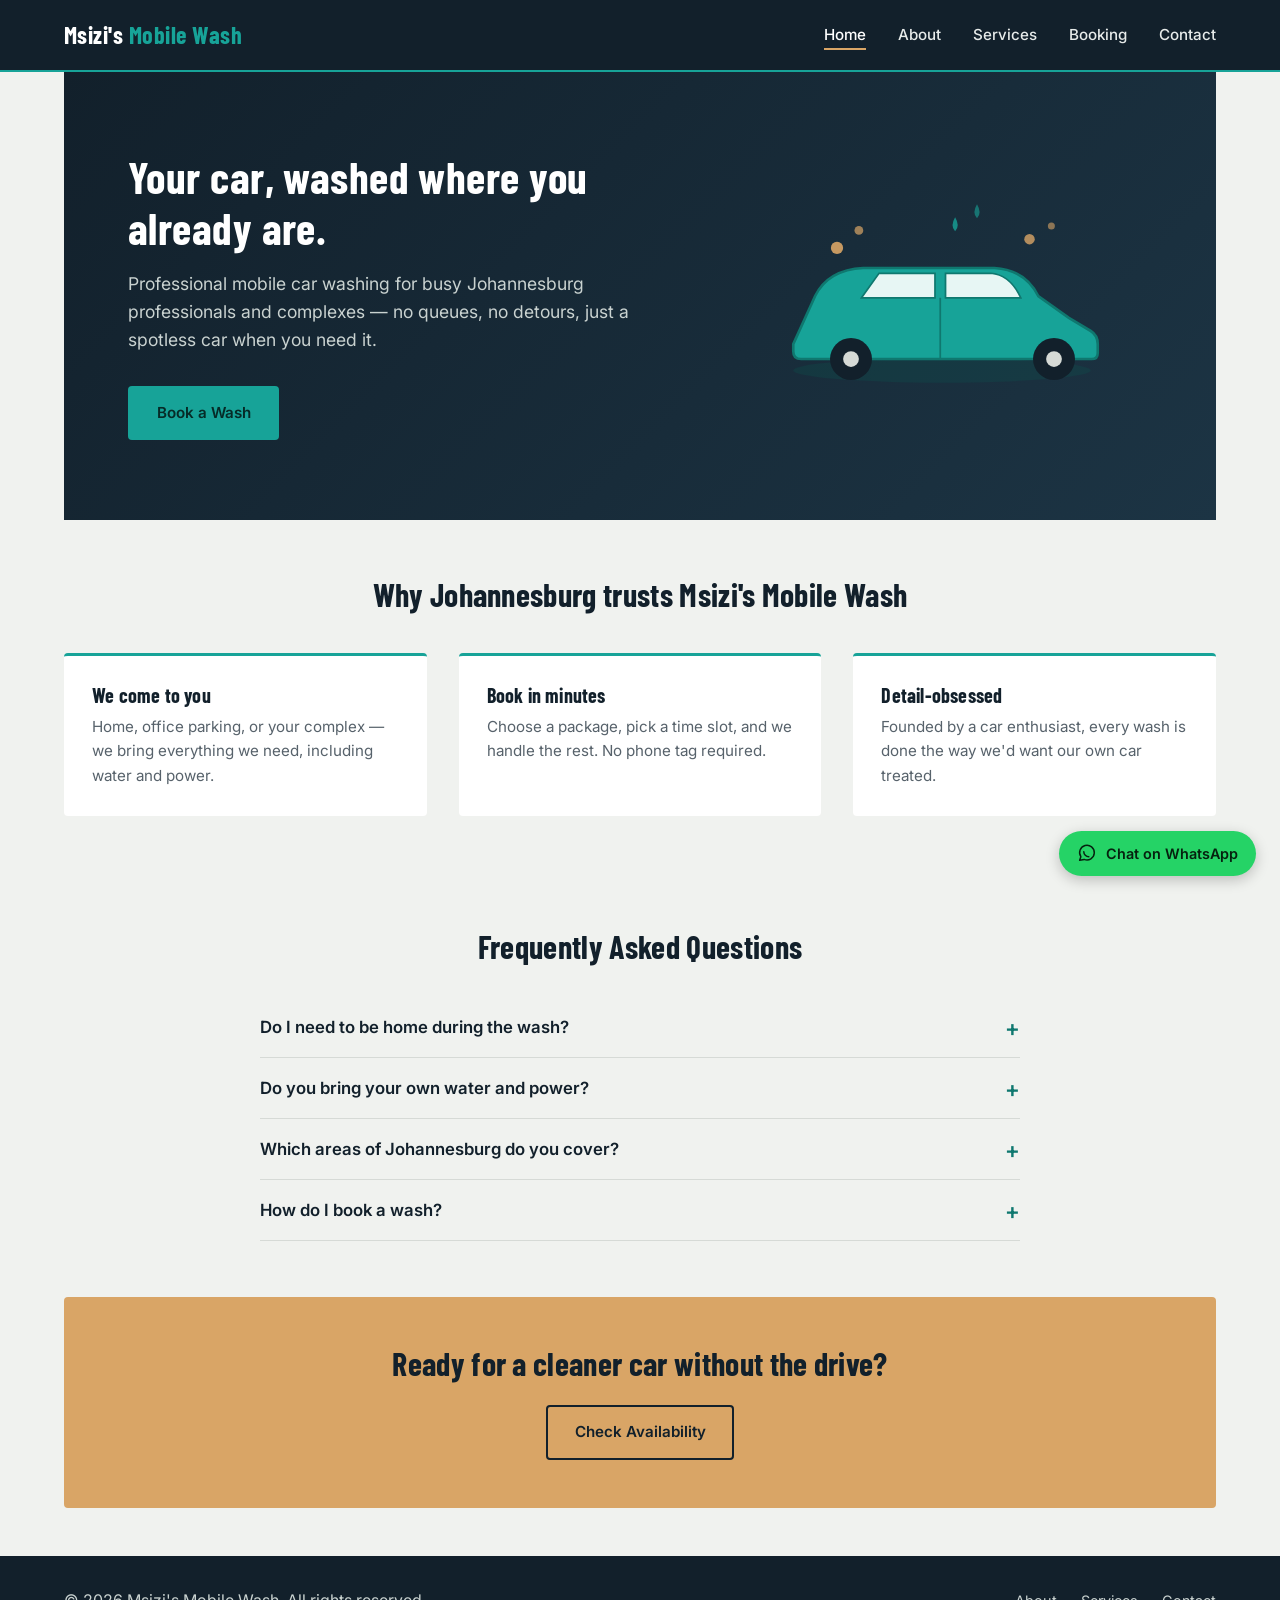
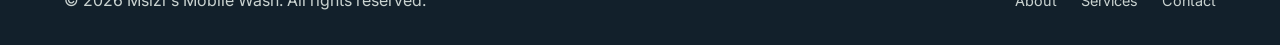
==== index.html @ 568ffbed "first commit" ====
<!DOCTYPE html>
<html lang="en">

<head>
  <meta charset="UTF-8">
  <meta name="viewport" content="width=device-width, initial-scale=1.0">
  <title>Msizi's Mobile Wash | Mobile Car Wash in Johannesburg</title>
  <meta name="description"
    content="Msizi's Mobile Wash brings premium car cleaning to your home, office, or complex anywhere in Johannesburg. Book your wash online today.">
  <link rel="canonical" href="https://www.msizismobilewash.co.za/index.html">

  <meta property="og:type" content="website">
  <meta property="og:title" content="Msizi's Mobile Wash | Mobile Car Wash in Johannesburg">
  <meta property="og:description"
    content="Premium car cleaning that comes to you — home, office, or complex, anywhere in Johannesburg.">
  <meta property="og:url" content="https://www.msizismobilewash.co.za/index.html">
  <meta property="og:image" content="https://www.msizismobilewash.co.za/images/hero-illustration.svg">
  <meta name="twitter:card" content="summary_large_image">

  <script type="application/ld+json">
  {
    "@context": "https://schema.org",
    "@type": "AutoWash",
    "name": "Msizi's Mobile Wash",
    "image": "https://www.msizismobilewash.co.za/images/hero-illustration.svg",
    "description": "Mobile car wash service bringing premium vehicle cleaning to homes, offices, and complexes across Johannesburg.",
    "areaServed": {
      "@type": "City",
      "name": "Johannesburg"
    },
    "address": {
      "@type": "PostalAddress",
      "addressLocality": "Johannesburg",
      "addressRegion": "Gauteng",
      "addressCountry": "ZA"
    },
    "telephone": "+27731234567",
    "priceRange": "R150 - R550",
    "openingHours": "Mo-Sa 07:00-18:00"
  }
  </script>

  <link rel="stylesheet" href="css/style.css">
</head>

<body>
  <header>
    <div class="logo">Msizi's <span>Mobile Wash</span></div>
    <nav>
      <button class="nav-toggle" id="navToggle" aria-label="Toggle navigation" aria-expanded="false">&#9776;</button>
      <ul id="navMenu">
        <li><a href="index.html" class="active">Home</a></li>
        <li><a href="about.html">About</a></li>
        <li><a href="services.html">Services</a></li>
        <li><a href="booking.html">Booking</a></li>
        <li><a href="contact.html">Contact</a></li>
      </ul>
    </nav>
  </header>

  <main>
    <section class="hero">
      <div class="hero-content">
        <h1>Your car, washed where you already are.</h1>
        <p>Professional mobile car washing for busy Johannesburg professionals and complexes — no queues, no detours,
          just a spotless car when you need it.</p>
        <a href="booking.html" class="btn-primary">Book a Wash</a>
      </div>
      <img src="images/hero-illustration.svg"
        alt="Illustration of a car being washed with water droplets and suds around it" width="480" height="300"
        class="hero-image" loading="lazy">
    </section>

    <section class="highlights">
      <h2>Why Johannesburg trusts Msizi's Mobile Wash</h2>
      <div class="highlight-grid">
        <div class="highlight-card">
          <h3>We come to you</h3>
          <p>Home, office parking, or your complex — we bring everything we need, including water and power.</p>
        </div>
        <div class="highlight-card">
          <h3>Book in minutes</h3>
          <p>Choose a package, pick a time slot, and we handle the rest. No phone tag required.</p>
        </div>
        <div class="highlight-card">
          <h3>Detail-obsessed</h3>
          <p>Founded by a car enthusiast, every wash is done the way we'd want our own car treated.</p>
        </div>
      </div>
    </section>

    <section class="faq">
      <h2>Frequently Asked Questions</h2>

      <div class="faq-item">
        <button class="faq-question" aria-expanded="false">Do I need to be home during the wash?</button>
        <div class="faq-answer">
          <p>No — as long as we can access your vehicle and there's space to work, you're welcome to carry on with your
            day. Just leave your keys arranged with security or reception if you won't be there.</p>
        </div>
      </div>

      <div class="faq-item">
        <button class="faq-question" aria-expanded="false">Do you bring your own water and power?</button>
        <div class="faq-answer">
          <p>Yes, our team arrives fully equipped with water and power for every wash, so you don't need to supply
            anything.</p>
        </div>
      </div>

      <div class="faq-item">
        <button class="faq-question" aria-expanded="false">Which areas of Johannesburg do you cover?</button>
        <div class="faq-answer">
          <p>We currently service Sandton and Rosebank, with more areas being added regularly. Check our <a
              href="contact.html">Contact page</a> for the latest coverage.</p>
        </div>
      </div>

      <div class="faq-item">
        <button class="faq-question" aria-expanded="false">How do I book a wash?</button>
        <div class="faq-answer">
          <p>Head to our <a href="booking.html">Booking page</a>, choose a package, and pick a date and time that works
            for you. We'll confirm your appointment shortly after.</p>
        </div>
      </div>
    </section>

    <section class="cta-band">
      <h2>Ready for a cleaner car without the drive?</h2>
      <a href="booking.html" class="btn-secondary">Check Availability</a>
    </section>
  </main>

  <footer>
    <div class="footer-content">
      <p>&copy; 2026 Msizi's Mobile Wash. All rights reserved.</p>
      <ul class="footer-links">
        <li><a href="about.html">About</a></li>
        <li><a href="services.html">Services</a></li>
        <li><a href="contact.html">Contact</a></li>
      </ul>
    </div>
  </footer>

  <a href="https://wa.me/27731234567?text=Hi%20Msizi%27s%20Mobile%20Wash%2C%20I%27d%20like%20to%20find%20out%20more%20about%20your%20car%20wash%20services."
    class="whatsapp-float" target="_blank" rel="noopener" aria-label="Chat with us on WhatsApp">
    <svg viewBox="0 0 24 24" width="22" height="22" fill="none" aria-hidden="true">
      <path d="M4 20l1.3-4A8 8 0 1 1 9 19l-5 1z" stroke="currentColor" stroke-width="1.6" stroke-linejoin="round" />
      <path d="M8.5 10.5c0 3 2.5 5.5 5.5 5.5" stroke="currentColor" stroke-width="1.6" stroke-linecap="round" />
    </svg>
    <span>Chat on WhatsApp</span>
  </a>

  <script src="js/script.js"></script>
</body>

</html>
---- css/style.css ----
/* ==========================================================================
   Msizi's Mobile Wash — Stylesheet (Part 2: CSS Styling & Responsive Design)
   ========================================================================== */

@import url('https://fonts.googleapis.com/css2?family=Barlow+Condensed:wght@600;700&family=Inter:wght@400;500;600&display=swap');

/* ---------- Reset ---------- */
*,
*::before,
*::after {
  box-sizing: border-box;
  margin: 0;
  padding: 0;
}

img {
  max-width: 100%;
  display: block;
}

/* ---------- Base tokens ---------- */
:root {
  --color-navy: #12202B;
  --color-steel: #4A5560;
  --color-teal: #17A398;
  --color-teal-dark: #0F786F;
  --color-sand: #D9A566;
  --color-bg: #F0F2EF;
  --color-surface: #FFFFFF;
  --color-border: #D6DAD6;
  --color-text: #1B2730;
  --color-text-muted: #57626B;

  --font-heading: 'Barlow Condensed', 'Arial Narrow', sans-serif;
  --font-body: 'Inter', Arial, sans-serif;

  --max-width: 1180px;
  --radius: 4px;
}

/* ---------- Base style ---------- */
html {
  scroll-behavior: smooth;
}

body {
  font-family: var(--font-body);
  font-size: 1rem;
  line-height: 1.6;
  color: var(--color-text);
  background-color: var(--color-bg);
}

h1,
h2,
h3 {
  font-family: var(--font-heading);
  font-weight: 700;
  letter-spacing: 0.01em;
  line-height: 1.15;
  color: var(--color-navy);
}

h1 {
  font-size: 2.75rem;
}

h2 {
  font-size: 2rem;
  margin-bottom: 1rem;
}

h3 {
  font-size: 1.25rem;
  margin-bottom: 0.5rem;
}

p {
  max-width: 65ch;
}

a {
  color: var(--color-teal-dark);
  text-decoration: none;
}

a:hover,
a:focus {
  text-decoration: underline;
}

/* ---------- Layout helpers ---------- */
header,
main,
footer {
  padding-left: 5vw;
  padding-right: 5vw;
}

section {
  max-width: var(--max-width);
  margin: 0 auto;
  padding: 3.5rem 0;
}

/* ---------- Header & Navigation ---------- */
header {
  display: flex;
  align-items: center;
  justify-content: space-between;
  background-color: var(--color-navy);
  color: #fff;
  padding-top: 1rem;
  padding-bottom: 1rem;
  position: sticky;
  top: 0;
  z-index: 10;
  border-bottom: 2px solid var(--color-teal);
}

.logo {
  font-family: var(--font-heading);
  font-size: 1.5rem;
  font-weight: 700;
  color: #fff;
  letter-spacing: 0.02em;
}

.logo span {
  color: var(--color-teal);
}

nav ul {
  list-style: none;
  display: flex;
  gap: 2rem;
}

nav li+li {
  margin-left: 2rem;
}

nav ul {
  gap: 0;
}

@supports (gap: 2rem) {
  nav ul {
    gap: 2rem;
  }

  nav li+li {
    margin-left: 0;
  }
}

nav a {
  color: #E7EBEA;
  font-weight: 500;
  font-size: 0.95rem;
  padding-bottom: 0.25rem;
  border-bottom: 2px solid transparent;
}

nav a:hover,
nav a:focus {
  color: #fff;
  text-decoration: none;
  border-bottom-color: var(--color-teal);
}

nav a.active {
  color: #fff;
  border-bottom-color: var(--color-sand);
}

.nav-toggle {
  display: none;
  background: none;
  border: none;
  color: #fff;
  font-size: 1.5rem;
  cursor: pointer;
}

/* ---------- Buttons ---------- */
.btn-primary,
.btn-secondary {
  display: inline-block;
  font-family: var(--font-body);
  font-weight: 600;
  font-size: 0.95rem;
  padding: 0.85em 1.75em;
  border-radius: var(--radius);
  border: 2px solid transparent;
  cursor: pointer;
  transition: background-color 0.15s ease, color 0.15s ease, border-color 0.15s ease;
}

.btn-primary {
  background-color: var(--color-teal);
  color: #062B27;
}

.btn-primary:hover,
.btn-primary:focus {
  background-color: var(--color-teal-dark);
  color: #fff;
  text-decoration: none;
}

.btn-primary:active {
  background-color: #0B5951;
}

.btn-secondary {
  background-color: transparent;
  color: var(--color-navy);
  border-color: var(--color-navy);
}

.btn-secondary:hover,
.btn-secondary:focus {
  background-color: var(--color-navy);
  color: #fff;
  text-decoration: none;
}

/* ---------- Hero ---------- */
.hero {
  background-color: var(--color-navy);
  background-image: linear-gradient(135deg, #12202B 0%, #1C3444 100%);
  color: #fff;
  padding: 0;
  display: flex;
  align-items: center;
  justify-content: space-between;
  flex-wrap: wrap;
  gap: 2rem;
}

.hero-content {
  margin: 0;
  padding: 5rem 5vw 5rem 5vw;
  max-width: 640px;
  flex: 1 1 360px;
}

.hero-image {
  flex: 1 1 320px;
  max-width: 420px;
  margin: 0 5vw 0 0;
}

.hero-content h1 {
  color: #fff;
  margin-bottom: 1rem;
}

.hero-content p {
  color: #C9D2D0;
  font-size: 1.1rem;
  margin-bottom: 2rem;
}

/* ---------- Highlights (3-column grid) ---------- */
.highlights h2 {
  text-align: center;
}

.highlight-grid {
  display: grid;
  grid-template-columns: repeat(3, 1fr);
  gap: 2rem;
  margin-top: 2.5rem;
}

.highlight-card {
  background-color: var(--color-surface);
  border-top: 3px solid var(--color-teal);
  padding: 1.75rem;
  border-radius: var(--radius);
}

.highlight-card h3 {
  color: var(--color-navy);
}

.highlight-card p {
  color: var(--color-text-muted);
  font-size: 0.95rem;
}

/* ---------- CTA band ---------- */
.cta-band {
  background-color: var(--color-sand);
  text-align: center;
  border-radius: var(--radius);
  padding: 3rem 2rem;
}

.cta-band h2 {
  margin-bottom: 1.5rem;
}

/* ---------- FAQ accordion ---------- */
.faq {
  max-width: 760px;
  margin-left: auto;
  margin-right: auto;
}

.faq h2 {
  text-align: center;
  margin-bottom: 2rem;
}

.faq-item {
  border-bottom: 1px solid var(--color-border);
}

.faq-question {
  width: 100%;
  text-align: left;
  background: none;
  border: none;
  font-family: var(--font-body);
  font-weight: 600;
  font-size: 1.05rem;
  color: var(--color-navy);
  padding: 1.25rem 2rem 1.25rem 0;
  position: relative;
  cursor: pointer;
}

.faq-question::after {
  content: "+";
  position: absolute;
  right: 0;
  top: 1.1rem;
  font-size: 1.4rem;
  color: var(--color-teal-dark);
  transition: transform 0.2s ease;
}

.faq-item.open .faq-question::after {
  transform: rotate(45deg);
}

.faq-answer {
  max-height: 0;
  overflow: hidden;
  transition: max-height 0.25s ease;
}

.faq-answer p {
  color: var(--color-text-muted);
  padding-bottom: 1.25rem;
}

/* ---------- Page intro (About / Services / Booking / Contact) ---------- */
.page-intro {
  text-align: left;
  border-bottom: 1px solid var(--color-border);
  padding-bottom: 2rem;
}

.page-intro p {
  color: var(--color-text-muted);
  font-size: 1.1rem;
}

/* ---------- Content blocks (About) ---------- */
.content-block {
  padding: 2rem 0;
  border-bottom: 1px solid var(--color-border);
}

.content-block:last-of-type {
  border-bottom: none;
}

.team-grid {
  display: grid;
  grid-template-columns: repeat(2, 1fr);
  gap: 1.5rem;
  margin-top: 1.5rem;
}

.team-member {
  background-color: var(--color-surface);
  border: 1px solid var(--color-border);
  border-radius: var(--radius);
  padding: 1.25rem;
}

/* ---------- Services ---------- */
.services-list {
  display: grid;
  grid-template-columns: repeat(3, 1fr);
  gap: 1.75rem;
}

.service-card {
  background-color: var(--color-surface);
  border: 1px solid var(--color-border);
  border-top: 4px solid var(--color-teal);
  border-radius: var(--radius);
  padding: 1.75rem;
}

.service-card .price {
  font-family: var(--font-heading);
  font-size: 2rem;
  color: var(--color-teal-dark);
  font-weight: 700;
  margin-bottom: 0.75rem;
}

.service-card ul {
  margin-top: 1rem;
  padding-left: 1.1rem;
  color: var(--color-text-muted);
}

.service-card li {
  margin-bottom: 0.35rem;
}

/* ---------- Forms (Booking / Contact) ---------- */
.form-section {
  max-width: 640px;
}

form {
  display: flex;
  flex-direction: column;
  gap: 1.25rem;
  margin-top: 1.5rem;
}

.form-row {
  display: flex;
  flex-direction: column;
  gap: 0.4rem;
}

label {
  font-weight: 600;
  font-size: 0.9rem;
  color: var(--color-navy);
}

input,
select,
textarea {
  font-family: var(--font-body);
  font-size: 1rem;
  padding: 0.65em 0.85em;
  border: 1px solid var(--color-border);
  border-radius: var(--radius);
  background-color: var(--color-surface);
  color: var(--color-text);
}

input:focus,
select:focus,
textarea:focus {
  outline: none;
  border-color: var(--color-teal);
  box-shadow: 0 0 0 3px rgba(23, 163, 152, 0.18);
}

/* Error state is toggled by JavaScript (Part 3) after a field has been
   interacted with — not by :invalid directly, which would flag empty
   required fields as errors before the user has had a chance to fill
   them in. */
.field-error {
  border-color: #C0392B !important;
}

.field-error-message {
  color: #C0392B;
  font-size: 0.85rem;
}

/* ---------- WhatsApp booking ---------- */
.whatsapp-float {
  position: fixed;
  bottom: 1.5rem;
  right: 1.5rem;
  display: flex;
  align-items: center;
  gap: 0.5rem;
  background-color: #25D366;
  color: #06210F;
  font-weight: 600;
  font-size: 0.9rem;
  padding: 0.7rem 1.1rem;
  border-radius: 999px;
  box-shadow: 0 4px 14px rgba(0, 0, 0, 0.22);
  z-index: 20;
  text-decoration: none;
}

.whatsapp-float:hover,
.whatsapp-float:focus {
  background-color: #1FBF5C;
  text-decoration: none;
}

.btn-whatsapp {
  display: inline-block;
  font-family: var(--font-body);
  font-weight: 600;
  font-size: 0.95rem;
  padding: 0.85em 1.75em;
  border-radius: var(--radius);
  border: 2px solid #25D366;
  background-color: #25D366;
  color: #06210F;
  cursor: pointer;
}

.btn-whatsapp:hover,
.btn-whatsapp:focus {
  background-color: #1FBF5C;
  border-color: #1FBF5C;
}

button[type="submit"] {
  align-self: flex-start;
}

.form-actions {
  display: flex;
  flex-wrap: wrap;
  align-items: center;
  gap: 0.75rem;
}

.form-actions button[type="submit"] {
  align-self: auto;
}

.form-status {
  font-size: 0.9rem;
  color: var(--color-teal-dark);
  min-height: 1.2em;
}

.btn-whatsapp {
  display: inline-flex;
  align-items: center;
  gap: 0.6rem;
  font-family: var(--font-body);
  font-weight: 600;
  font-size: 0.95rem;
  padding: 0.75em 1.5em;
  border-radius: var(--radius);
  border: 2px solid #25D366;
  background-color: #fff;
  color: #128C4A;
  cursor: pointer;
  transition: background-color 0.15s ease, color 0.15s ease;
}

.btn-whatsapp:hover,
.btn-whatsapp:focus {
  background-color: #25D366;
  color: #073B22;
}

.btn-whatsapp svg {
  flex-shrink: 0;
}

/* ---------- Contact page specifics ---------- */
.contact-details {
  padding-top: 2.5rem;
}

.service-areas {
  padding-top: 1rem;
}

.service-areas h2 {
  text-align: left;
}

.map-grid {
  display: grid;
  grid-template-columns: repeat(2, 1fr);
  gap: 1.5rem;
  margin-top: 1.5rem;
}

.map-card {
  border: 1px solid var(--color-border);
  border-radius: var(--radius);
  overflow: hidden;
}

.map-embed {
  background-color: #DCE2DF;
  color: var(--color-text-muted);
  height: 220px;
  display: flex;
  align-items: center;
  justify-content: center;
  font-size: 0.9rem;
}

.map-card h3 {
  padding: 0.75rem 1rem 0;
}

/* ---------- Footer ---------- */
footer {
  background-color: var(--color-navy);
  color: #C9D2D0;
  margin-top: 3rem;
}

.footer-content {
  max-width: var(--max-width);
  margin: 0 auto;
  padding: 2rem 0;
  display: flex;
  align-items: center;
  justify-content: space-between;
  flex-wrap: wrap;
  gap: 1rem;
}

.footer-links {
  list-style: none;
  display: flex;
  gap: 0;
}

.footer-links li+li {
  margin-left: 1.5rem;
}

@supports (gap: 1.5rem) {
  .footer-links {
    gap: 1.5rem;
  }

  .footer-links li+li {
    margin-left: 0;
  }
}

.footer-links a {
  color: #C9D2D0;
  font-size: 0.9rem;
}

.footer-links a:hover,
.footer-links a:focus {
  color: #fff;
}

/* ==========================================================================
   Responsive Design — Breakpoints
   Desktop styles above are the base; tablet and mobile overrides follow.
   ========================================================================== */

/* ---------- Tablet: max-width 1024px ---------- */
@media (max-width: 64em) {
  h1 {
    font-size: 2.25rem;
  }

  .highlight-grid,
  .services-list {
    grid-template-columns: repeat(2, 1fr);
  }

  .hero-content {
    padding: 4rem 5vw;
  }
}

/* ---------- Mobile: max-width 37.5em (600px) ---------- */
@media (max-width: 37.5em) {
  header {
    flex-wrap: wrap;
  }

  .nav-toggle {
    display: block;
  }

  nav ul {
    display: none;
    flex-direction: column;
    width: 100%;
    gap: 0;
    margin-top: 1rem;
  }

  nav ul.open {
    display: flex;
  }

  nav li {
    border-top: 1px solid rgba(255, 255, 255, 0.1);
  }

  nav a {
    display: block;
    padding: 0.75rem 0;
  }

  h1 {
    font-size: 1.9rem;
  }

  h2 {
    font-size: 1.5rem;
  }

  section {
    padding: 2.5rem 0;
  }

  .highlight-grid,
  .services-list,
  .team-grid,
  .map-grid {
    grid-template-columns: 1fr;
  }

  .hero-content {
    padding: 3rem 5vw;
  }

  .hero-image {
    display: none;
  }

  .whatsapp-float span {
    display: none;
  }

  .whatsapp-float {
    bottom: 1rem;
    right: 1rem;
    padding: 0.75rem;
  }

  .footer-content {
    flex-direction: column;
    text-align: center;
  }
}
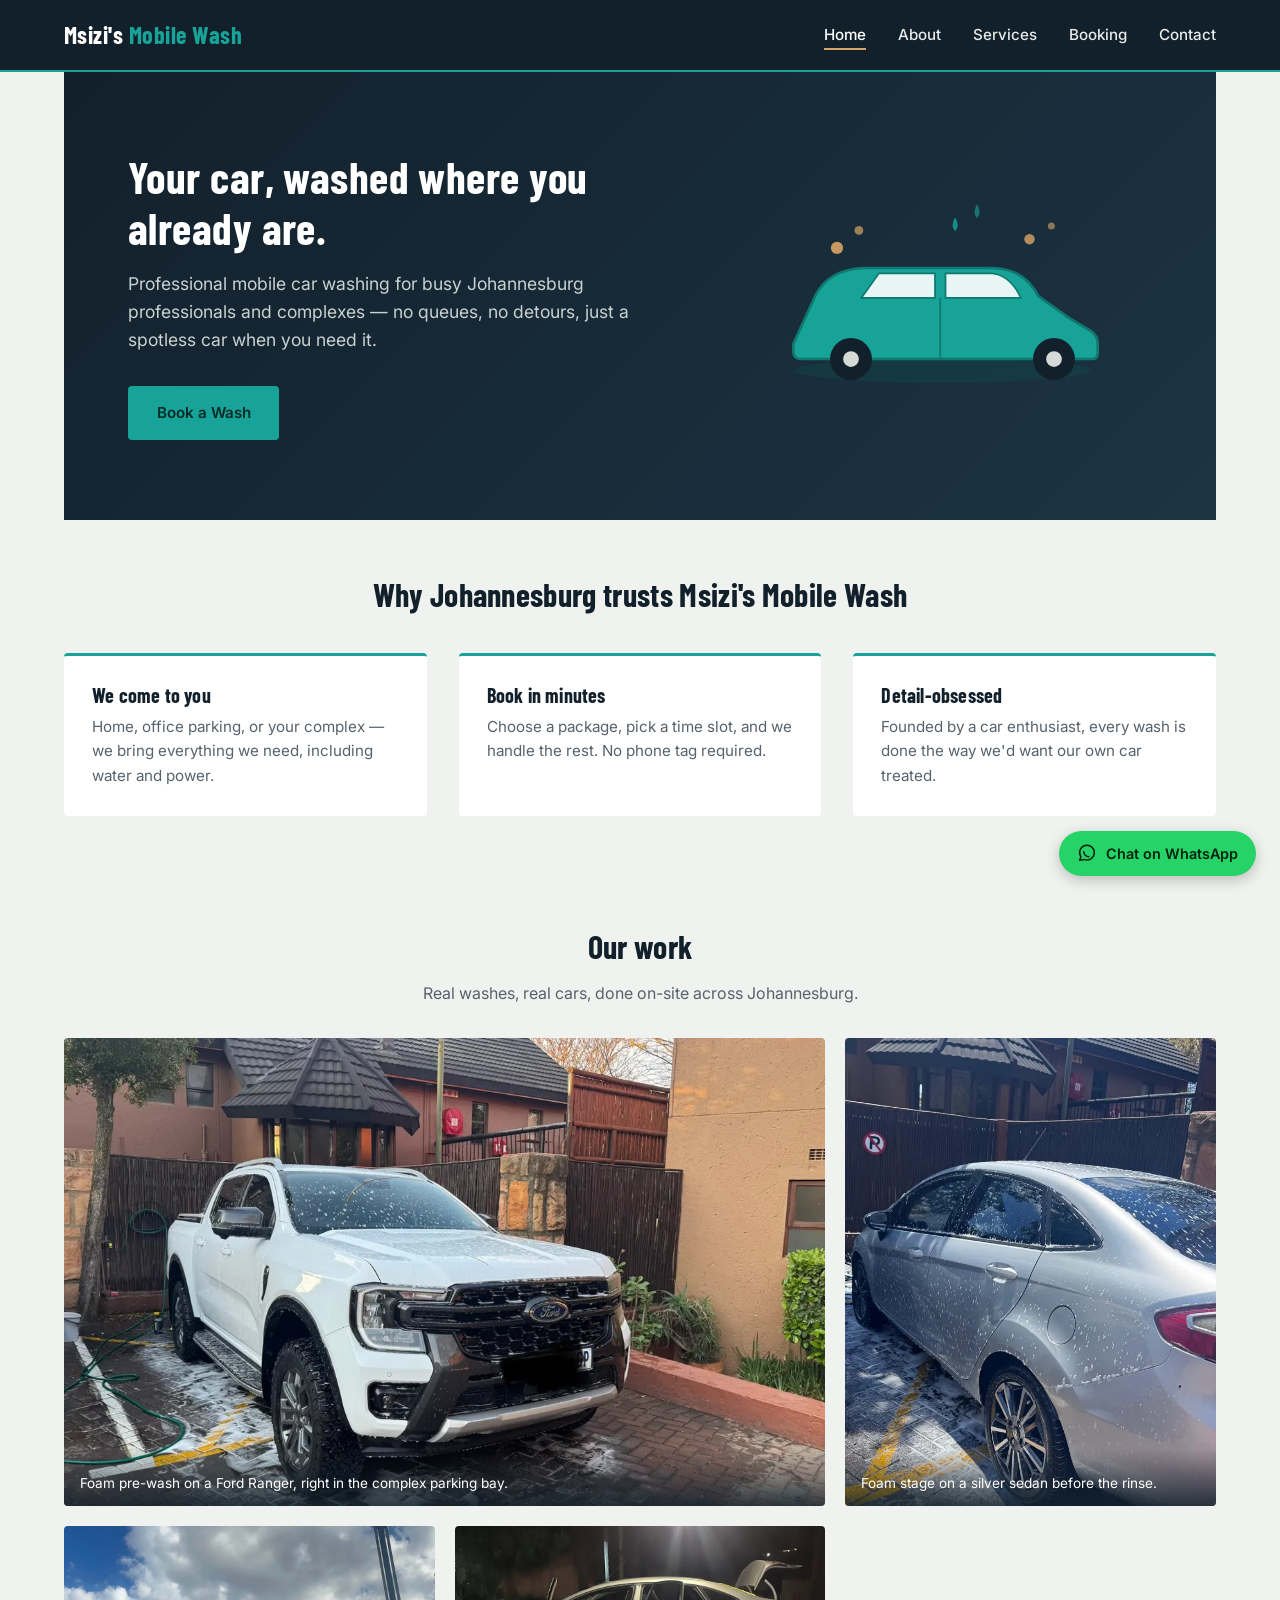
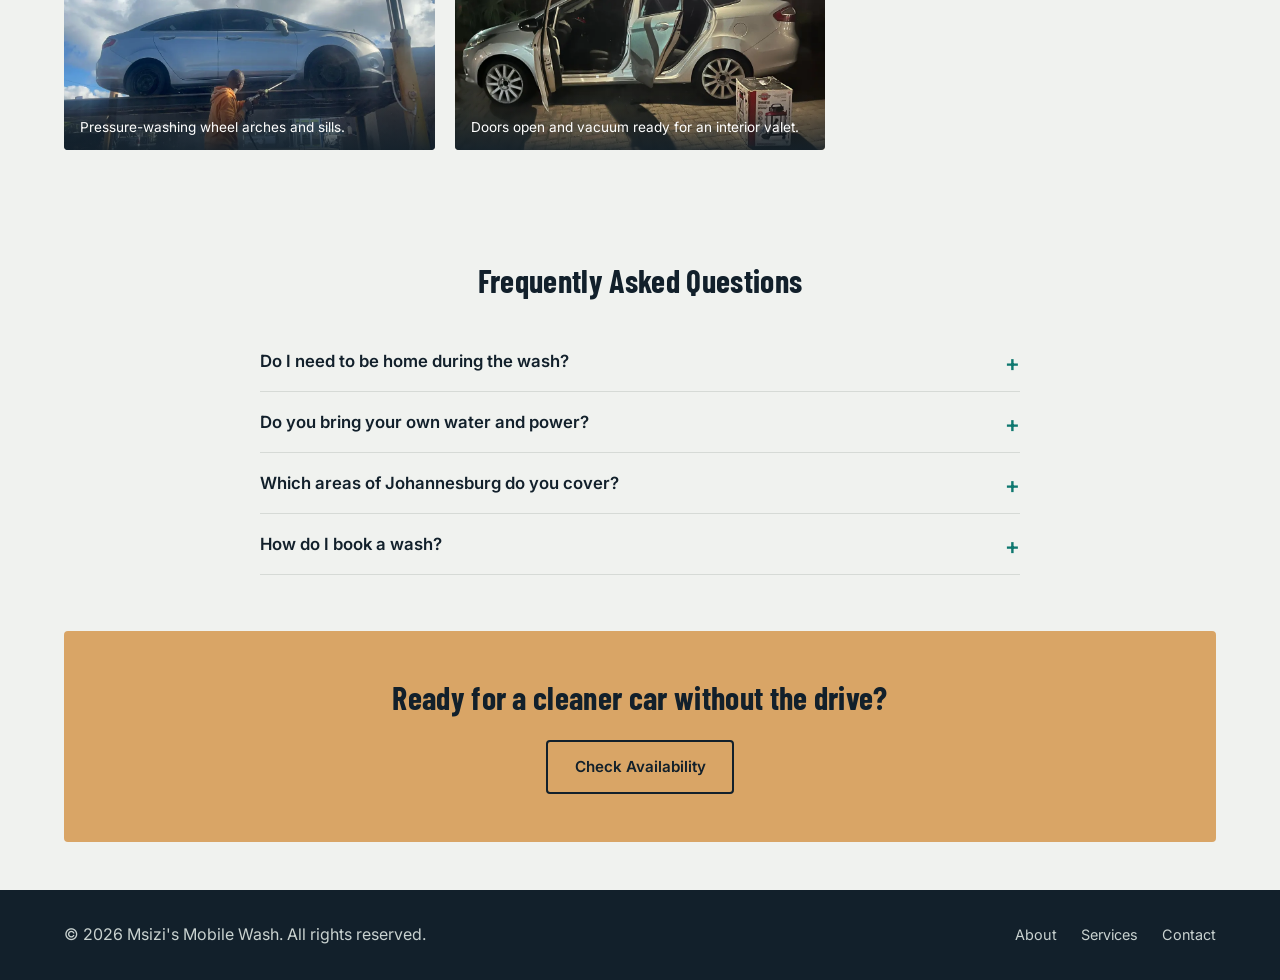
==== commit 598df62e: "Uploaded more images" ====
--- a/index.html
+++ b/index.html
@@ -89,6 +89,37 @@
       </div>
     </section>
 
+    <section class="gallery">
+      <h2>Our work</h2>
+      <p class="gallery-intro">Real washes, real cars, done on-site across Johannesburg.</p>
+      <div class="gallery-grid">
+        <figure class="gallery-item gallery-feature">
+          <img src="images/ranger-foam-wash.webp"
+            alt="White Ford Ranger bakkie covered in foam in a complex parking bay, with a hose and bucket beside it"
+            width="1200" height="675" loading="lazy">
+          <figcaption>Foam pre-wash on a Ford Ranger, right in the complex parking bay.</figcaption>
+        </figure>
+        <figure class="gallery-item gallery-tall">
+          <img src="images/fiesta-foam-rinse.webp"
+            alt="Silver sedan with foam on the doors and alloy wheel, ready for rinsing"
+            width="675" height="1200" loading="lazy">
+          <figcaption>Foam stage on a silver sedan before the rinse.</figcaption>
+        </figure>
+        <figure class="gallery-item">
+          <img src="images/pressure-wash-detail.webp"
+            alt="Technician in an orange hoodie pressure-washing the underside and wheel arch of a silver sedan"
+            width="1200" height="675" loading="lazy">
+          <figcaption>Pressure-washing wheel arches and sills.</figcaption>
+        </figure>
+        <figure class="gallery-item">
+          <img src="images/interior-valet-prep.webp"
+            alt="Silver sedan at night with all doors and boot open, and a wet-and-dry vacuum box beside it, ready for an interior valet"
+            width="1200" height="675" loading="lazy">
+          <figcaption>Doors open and vacuum ready for an interior valet.</figcaption>
+        </figure>
+      </div>
+    </section>
+
     <section class="faq">
       <h2>Frequently Asked Questions</h2>
 
--- a/css/style.css
+++ b/css/style.css
@@ -2,7 +2,7 @@
    Msizi's Mobile Wash — Stylesheet (Part 2: CSS Styling & Responsive Design)
    ========================================================================== */
 
-@import url('https://fonts.googleapis.com/css2?family=Barlow+Condensed:wght@600;700&family=Inter:wght@400;500;600&display=swap');
+@import url("https://fonts.googleapis.com/css2?family=Barlow+Condensed:wght@600;700&family=Inter:wght@400;500;600&display=swap");
 
 /* ---------- Reset ---------- */
 *,
@@ -20,19 +20,19 @@
 
 /* ---------- Base tokens ---------- */
 :root {
-  --color-navy: #12202B;
-  --color-steel: #4A5560;
-  --color-teal: #17A398;
-  --color-teal-dark: #0F786F;
-  --color-sand: #D9A566;
-  --color-bg: #F0F2EF;
-  --color-surface: #FFFFFF;
-  --color-border: #D6DAD6;
-  --color-text: #1B2730;
-  --color-text-muted: #57626B;
-
-  --font-heading: 'Barlow Condensed', 'Arial Narrow', sans-serif;
-  --font-body: 'Inter', Arial, sans-serif;
+  --color-navy: #12202b;
+  --color-steel: #4a5560;
+  --color-teal: #17a398;
+  --color-teal-dark: #0f786f;
+  --color-sand: #d9a566;
+  --color-bg: #f0f2ef;
+  --color-surface: #ffffff;
+  --color-border: #d6dad6;
+  --color-text: #1b2730;
+  --color-text-muted: #57626b;
+
+  --font-heading: "Barlow Condensed", "Arial Narrow", sans-serif;
+  --font-body: "Inter", Arial, sans-serif;
 
   --max-width: 1180px;
   --radius: 4px;
@@ -136,7 +136,7 @@
   gap: 2rem;
 }
 
-nav li+li {
+nav li + li {
   margin-left: 2rem;
 }
 
@@ -149,13 +149,13 @@
     gap: 2rem;
   }
 
-  nav li+li {
+  nav li + li {
     margin-left: 0;
   }
 }
 
 nav a {
-  color: #E7EBEA;
+  color: #e7ebea;
   font-weight: 500;
   font-size: 0.95rem;
   padding-bottom: 0.25rem;
@@ -194,12 +194,15 @@
   border-radius: var(--radius);
   border: 2px solid transparent;
   cursor: pointer;
-  transition: background-color 0.15s ease, color 0.15s ease, border-color 0.15s ease;
+  transition:
+    background-color 0.15s ease,
+    color 0.15s ease,
+    border-color 0.15s ease;
 }
 
 .btn-primary {
   background-color: var(--color-teal);
-  color: #062B27;
+  color: #062b27;
 }
 
 .btn-primary:hover,
@@ -210,7 +213,7 @@
 }
 
 .btn-primary:active {
-  background-color: #0B5951;
+  background-color: #0b5951;
 }
 
 .btn-secondary {
@@ -229,7 +232,7 @@
 /* ---------- Hero ---------- */
 .hero {
   background-color: var(--color-navy);
-  background-image: linear-gradient(135deg, #12202B 0%, #1C3444 100%);
+  background-image: linear-gradient(135deg, #12202b 0%, #1c3444 100%);
   color: #fff;
   padding: 0;
   display: flex;
@@ -258,7 +261,7 @@
 }
 
 .hero-content p {
-  color: #C9D2D0;
+  color: #c9d2d0;
   font-size: 1.1rem;
   margin-bottom: 2rem;
 }
@@ -289,6 +292,63 @@
 .highlight-card p {
   color: var(--color-text-muted);
   font-size: 0.95rem;
+}
+
+/* ---------- Gallery (home page) ---------- */
+.gallery h2,
+.gallery-intro {
+  text-align: center;
+  margin-left: auto;
+  margin-right: auto;
+}
+
+.gallery-intro {
+  color: var(--color-text-muted);
+}
+
+.gallery-grid {
+  display: grid;
+  grid-template-columns: repeat(3, 1fr);
+  grid-auto-rows: 14rem;
+  gap: 1.25rem;
+  margin-top: 2rem;
+}
+
+.gallery-item {
+  position: relative;
+  overflow: hidden;
+  border-radius: var(--radius);
+  background-color: var(--color-navy);
+}
+
+.gallery-item img {
+  width: 100%;
+  height: 100%;
+  object-fit: cover;
+}
+
+.gallery-feature {
+  grid-column: span 2;
+  grid-row: span 2;
+}
+
+.gallery-tall {
+  grid-row: span 2;
+}
+
+.gallery-item figcaption {
+  position: absolute;
+  left: 0;
+  right: 0;
+  bottom: 0;
+  padding: 1.5rem 1rem 0.75rem;
+  font-size: 0.85rem;
+  color: #fff;
+  background: linear-gradient(
+    to top,
+    rgba(18, 32, 43, 0.85),
+    rgba(18, 32, 43, 0)
+  );
 }
 
 /* ---------- CTA band ---------- */
@@ -476,11 +536,11 @@
    required fields as errors before the user has had a chance to fill
    them in. */
 .field-error {
-  border-color: #C0392B !important;
+  border-color: #c0392b !important;
 }
 
 .field-error-message {
-  color: #C0392B;
+  color: #c0392b;
   font-size: 0.85rem;
 }
 
@@ -492,8 +552,8 @@
   display: flex;
   align-items: center;
   gap: 0.5rem;
-  background-color: #25D366;
-  color: #06210F;
+  background-color: #25d366;
+  color: #06210f;
   font-weight: 600;
   font-size: 0.9rem;
   padding: 0.7rem 1.1rem;
@@ -505,7 +565,7 @@
 
 .whatsapp-float:hover,
 .whatsapp-float:focus {
-  background-color: #1FBF5C;
+  background-color: #1fbf5c;
   text-decoration: none;
 }
 
@@ -516,16 +576,16 @@
   font-size: 0.95rem;
   padding: 0.85em 1.75em;
   border-radius: var(--radius);
-  border: 2px solid #25D366;
-  background-color: #25D366;
-  color: #06210F;
+  border: 2px solid #25d366;
+  background-color: #25d366;
+  color: #06210f;
   cursor: pointer;
 }
 
 .btn-whatsapp:hover,
 .btn-whatsapp:focus {
-  background-color: #1FBF5C;
-  border-color: #1FBF5C;
+  background-color: #1fbf5c;
+  border-color: #1fbf5c;
 }
 
 button[type="submit"] {
@@ -558,17 +618,19 @@
   font-size: 0.95rem;
   padding: 0.75em 1.5em;
   border-radius: var(--radius);
-  border: 2px solid #25D366;
+  border: 2px solid #25d366;
   background-color: #fff;
-  color: #128C4A;
+  color: #128c4a;
   cursor: pointer;
-  transition: background-color 0.15s ease, color 0.15s ease;
+  transition:
+    background-color 0.15s ease,
+    color 0.15s ease;
 }
 
 .btn-whatsapp:hover,
 .btn-whatsapp:focus {
-  background-color: #25D366;
-  color: #073B22;
+  background-color: #25d366;
+  color: #073b22;
 }
 
 .btn-whatsapp svg {
@@ -602,7 +664,7 @@
 }
 
 .map-embed {
-  background-color: #DCE2DF;
+  background-color: #dce2df;
   color: var(--color-text-muted);
   height: 220px;
   display: flex;
@@ -618,7 +680,7 @@
 /* ---------- Footer ---------- */
 footer {
   background-color: var(--color-navy);
-  color: #C9D2D0;
+  color: #c9d2d0;
   margin-top: 3rem;
 }
 
@@ -639,7 +701,7 @@
   gap: 0;
 }
 
-.footer-links li+li {
+.footer-links li + li {
   margin-left: 1.5rem;
 }
 
@@ -648,13 +710,13 @@
     gap: 1.5rem;
   }
 
-  .footer-links li+li {
+  .footer-links li + li {
     margin-left: 0;
   }
 }
 
 .footer-links a {
-  color: #C9D2D0;
+  color: #c9d2d0;
   font-size: 0.9rem;
 }
 
@@ -677,6 +739,15 @@
   .highlight-grid,
   .services-list {
     grid-template-columns: repeat(2, 1fr);
+  }
+
+  .gallery-grid {
+    grid-template-columns: repeat(2, 1fr);
+  }
+
+  .gallery-feature {
+    grid-column: span 2;
+    grid-row: span 1;
   }
 
   .hero-content {
@@ -734,6 +805,17 @@
     grid-template-columns: 1fr;
   }
 
+  .gallery-grid {
+    grid-template-columns: 1fr;
+    grid-auto-rows: 15rem;
+  }
+
+  .gallery-feature,
+  .gallery-tall {
+    grid-column: auto;
+    grid-row: span 1;
+  }
+
   .hero-content {
     padding: 3rem 5vw;
   }
@@ -756,4 +838,4 @@
     flex-direction: column;
     text-align: center;
   }
-}+}
